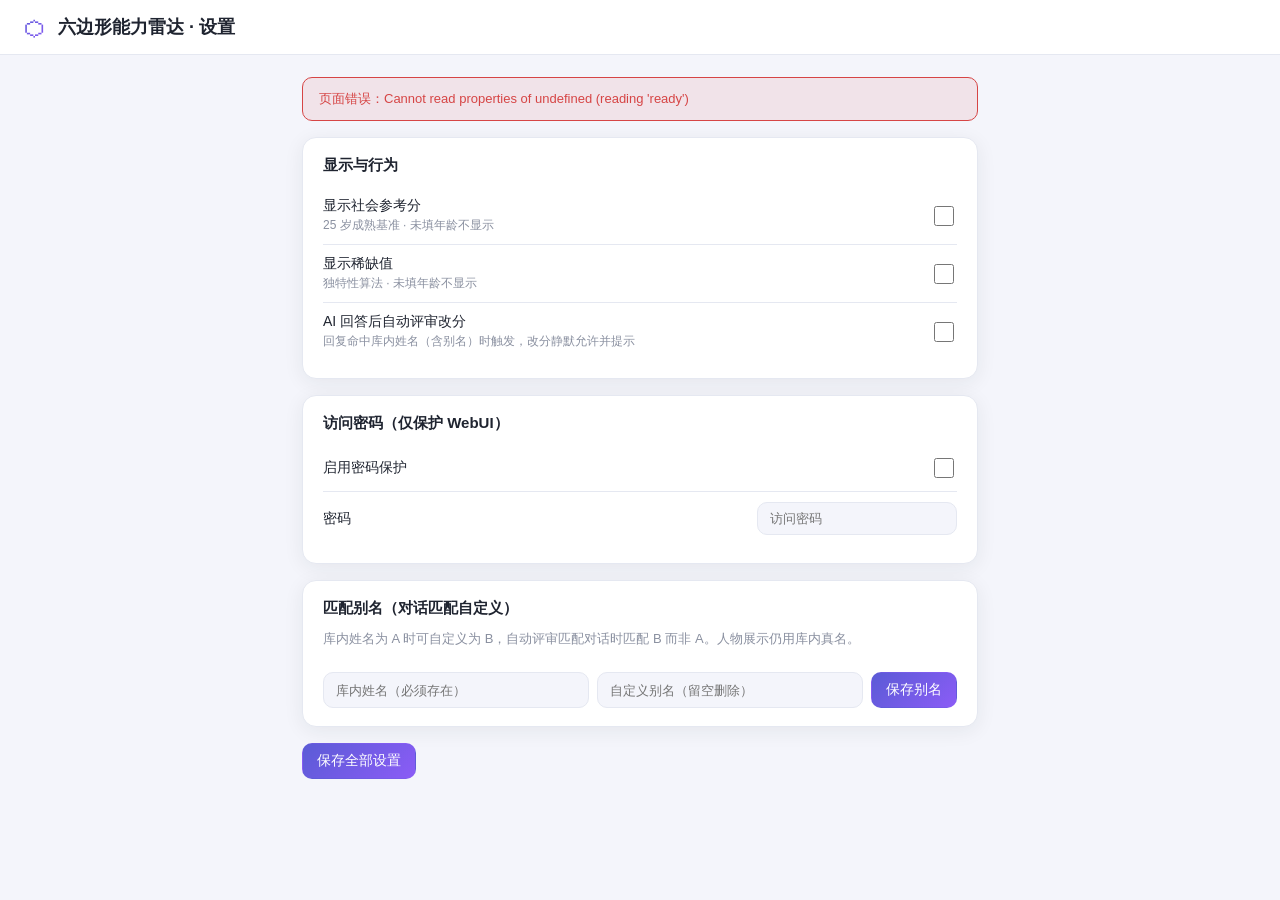
==== pages/settings/index.html @ 308ed69b "feat: v3.0.0 稀缺值算法+LLM自动评审改分+更新记录+设置页与别名匹配" ====
<!doctype html>
<html lang="zh-CN">
  <head>
    <meta charset="utf-8" />
    <meta name="viewport" content="width=device-width, initial-scale=1" />
    <title>六边形能力雷达 · 设置</title>
    <link rel="stylesheet" href="./style.css" />
  </head>
  <body>
    <header class="topbar">
      <div class="brand">
        <span class="brand-logo">⬡</span>
        <h1>六边形能力雷达 · 设置</h1>
      </div>
    </header>

    <main class="content">
      <div id="err-banner" class="err-banner" hidden></div>

      <section class="panel">
        <h2>显示与行为</h2>
        <label class="row">
          <span>显示社会参考分<small>25 岁成熟基准 · 未填年龄不显示</small></span>
          <input id="cfg-social" type="checkbox" />
        </label>
        <label class="row">
          <span>显示稀缺值<small>独特性算法 · 未填年龄不显示</small></span>
          <input id="cfg-scar" type="checkbox" />
        </label>
        <label class="row">
          <span>AI 回答后自动评审改分<small>回复命中库内姓名（含别名）时触发，改分静默允许并提示</small></span>
          <input id="cfg-auto" type="checkbox" />
        </label>
      </section>

      <section class="panel">
        <h2>访问密码（仅保护 WebUI）</h2>
        <label class="row">
          <span>启用密码保护</span>
          <input id="cfg-pwd-on" type="checkbox" />
        </label>
        <label class="row">
          <span>密码</span>
          <input id="cfg-pwd" type="password" placeholder="访问密码" autocomplete="new-password" />
        </label>
      </section>

      <section class="panel">
        <h2>匹配别名（对话匹配自定义）</h2>
        <p class="hint">库内姓名为 A 时可自定义为 B，自动评审匹配对话时匹配 B 而非 A。人物展示仍用库内真名。</p>
        <div id="alias-list" class="alias-list"></div>
        <div class="alias-add">
          <input id="alias-name" type="text" placeholder="库内姓名（必须存在）" />
          <input id="alias-alias" type="text" placeholder="自定义别名（留空删除）" />
          <button id="alias-save" class="btn primary">保存别名</button>
        </div>
      </section>

      <div class="actions">
        <button id="btn-save" class="btn primary">保存全部设置</button>
        <span id="save-hint" class="hint" hidden>已保存</span>
      </div>
    </main>

    <div id="password-modal" class="modal-mask" hidden>
      <div class="modal">
        <h2>🔒 需要访问密码</h2>
        <p class="hint">此页面受密码保护，请输入管理员配置的访问密码。</p>
        <input id="password-input" type="password" placeholder="访问密码" autocomplete="current-password" />
        <p id="password-error" class="error" hidden>密码错误，请重试</p>
        <div class="modal-actions">
          <button id="password-ok" class="btn primary">解锁</button>
        </div>
      </div>
    </div>

    <script type="module" src="./app.js"></script>
  </body>
</html>
---- pages/settings/style.css ----
:root {
  --bg: #f4f5fb;
  --card: #ffffff;
  --text: #1f2430;
  --muted: #8a90a0;
  --accent: #5b5bd6;
  --accent-2: #8b5cf6;
  --accent-soft: rgba(91, 91, 214, 0.1);
  --border: #e5e8f1;
  --danger: #d64545;
  --ok: #2e9e6b;
  --shadow: 0 4px 20px rgba(31, 36, 48, 0.07);
  --radius: 14px;
}

[data-theme="dark"] {
  --bg: #14161c;
  --card: #1e2129;
  --text: #e8eaf0;
  --muted: #9aa0ae;
  --accent: #8b8be8;
  --accent-2: #a78bfa;
  --accent-soft: rgba(139, 139, 232, 0.14);
  --border: #2b303a;
  --danger: #e06c6c;
  --ok: #4cbb8a;
  --shadow: 0 4px 20px rgba(0, 0, 0, 0.35);
}

* {
  box-sizing: border-box;
}

[hidden] {
  display: none !important;
}

body {
  margin: 0;
  background: var(--bg);
  color: var(--text);
  font-family: -apple-system, "Segoe UI", "PingFang SC", "Microsoft YaHei", sans-serif;
  font-size: 14px;
  min-height: 100vh;
}

.topbar {
  padding: 14px 22px;
  background: var(--card);
  border-bottom: 1px solid var(--border);
  position: sticky;
  top: 0;
  z-index: 10;
}

.brand {
  display: flex;
  align-items: center;
  gap: 10px;
}

.brand-logo {
  font-size: 26px;
  line-height: 1;
  background: linear-gradient(135deg, var(--accent), var(--accent-2));
  -webkit-background-clip: text;
  background-clip: text;
  color: transparent;
}

.brand h1 {
  font-size: 18px;
  margin: 0;
}

.content {
  max-width: 720px;
  margin: 0 auto;
  padding: 22px;
  display: flex;
  flex-direction: column;
  gap: 16px;
}

.err-banner {
  background: rgba(214, 69, 69, 0.1);
  border: 1px solid var(--danger);
  color: var(--danger);
  border-radius: 10px;
  padding: 12px 16px;
  font-size: 13px;
  white-space: pre-wrap;
}

.panel {
  background: var(--card);
  border: 1px solid var(--border);
  border-radius: var(--radius);
  box-shadow: var(--shadow);
  padding: 18px 20px;
}

.panel h2 {
  margin: 0 0 12px;
  font-size: 15px;
  font-weight: 650;
}

.row {
  display: flex;
  align-items: center;
  justify-content: space-between;
  gap: 16px;
  padding: 10px 0;
  border-bottom: 1px solid var(--border);
}

.row:last-child {
  border-bottom: none;
}

.row span {
  display: flex;
  flex-direction: column;
  gap: 2px;
}

.row small {
  color: var(--muted);
  font-size: 12px;
}

.row input[type="checkbox"] {
  width: 20px;
  height: 20px;
  accent-color: var(--accent);
  flex-shrink: 0;
}

.row input[type="password"] {
  padding: 8px 12px;
  border: 1px solid var(--border);
  border-radius: 10px;
  background: var(--bg);
  color: var(--text);
  outline: none;
  min-width: 200px;
}

.hint {
  color: var(--muted);
  font-size: 13px;
  margin: 0 0 12px;
}

.alias-list {
  display: flex;
  flex-direction: column;
  gap: 8px;
  margin-bottom: 12px;
}

.alias-row {
  display: flex;
  align-items: center;
  gap: 10px;
  background: var(--bg);
  border: 1px solid var(--border);
  border-radius: 10px;
  padding: 8px 12px;
}

.alias-name {
  font-weight: 650;
}

.alias-arrow {
  color: var(--muted);
}

.alias-alias {
  color: var(--accent);
  flex: 1;
}

.alias-add {
  display: flex;
  gap: 8px;
  flex-wrap: wrap;
}

.alias-add input {
  flex: 1;
  min-width: 140px;
  padding: 8px 12px;
  border: 1px solid var(--border);
  border-radius: 10px;
  background: var(--bg);
  color: var(--text);
  outline: none;
}

.btn {
  padding: 8px 14px;
  border: 1px solid var(--border);
  border-radius: 10px;
  background: var(--card);
  color: var(--text);
  cursor: pointer;
  transition: all 0.15s;
  font-size: 14px;
}

.btn:hover {
  border-color: var(--accent);
  color: var(--accent);
}

.btn.primary {
  background: linear-gradient(135deg, var(--accent), var(--accent-2));
  border-color: transparent;
  color: #fff;
}

.btn.ghost {
  background: transparent;
}

.actions {
  display: flex;
  align-items: center;
  gap: 12px;
}

.actions .hint.error {
  color: var(--danger);
}

.modal-mask {
  position: fixed;
  inset: 0;
  background: rgba(0, 0, 0, 0.5);
  backdrop-filter: blur(3px);
  display: flex;
  align-items: center;
  justify-content: center;
  z-index: 50;
}

.modal {
  background: var(--card);
  border-radius: var(--radius);
  padding: 24px;
  width: min(92vw, 420px);
  box-shadow: 0 12px 32px rgba(0, 0, 0, 0.2);
}

.modal h2 {
  margin: 0 0 10px;
  font-size: 17px;
}

.modal input[type="password"] {
  width: 100%;
  padding: 10px 12px;
  border: 1px solid var(--border);
  border-radius: 10px;
  background: var(--bg);
  color: var(--text);
  outline: none;
  margin-bottom: 10px;
}

.error {
  color: var(--danger);
  margin: 0 0 10px;
  font-size: 13px;
}

.modal-actions {
  display: flex;
  justify-content: flex-end;
}
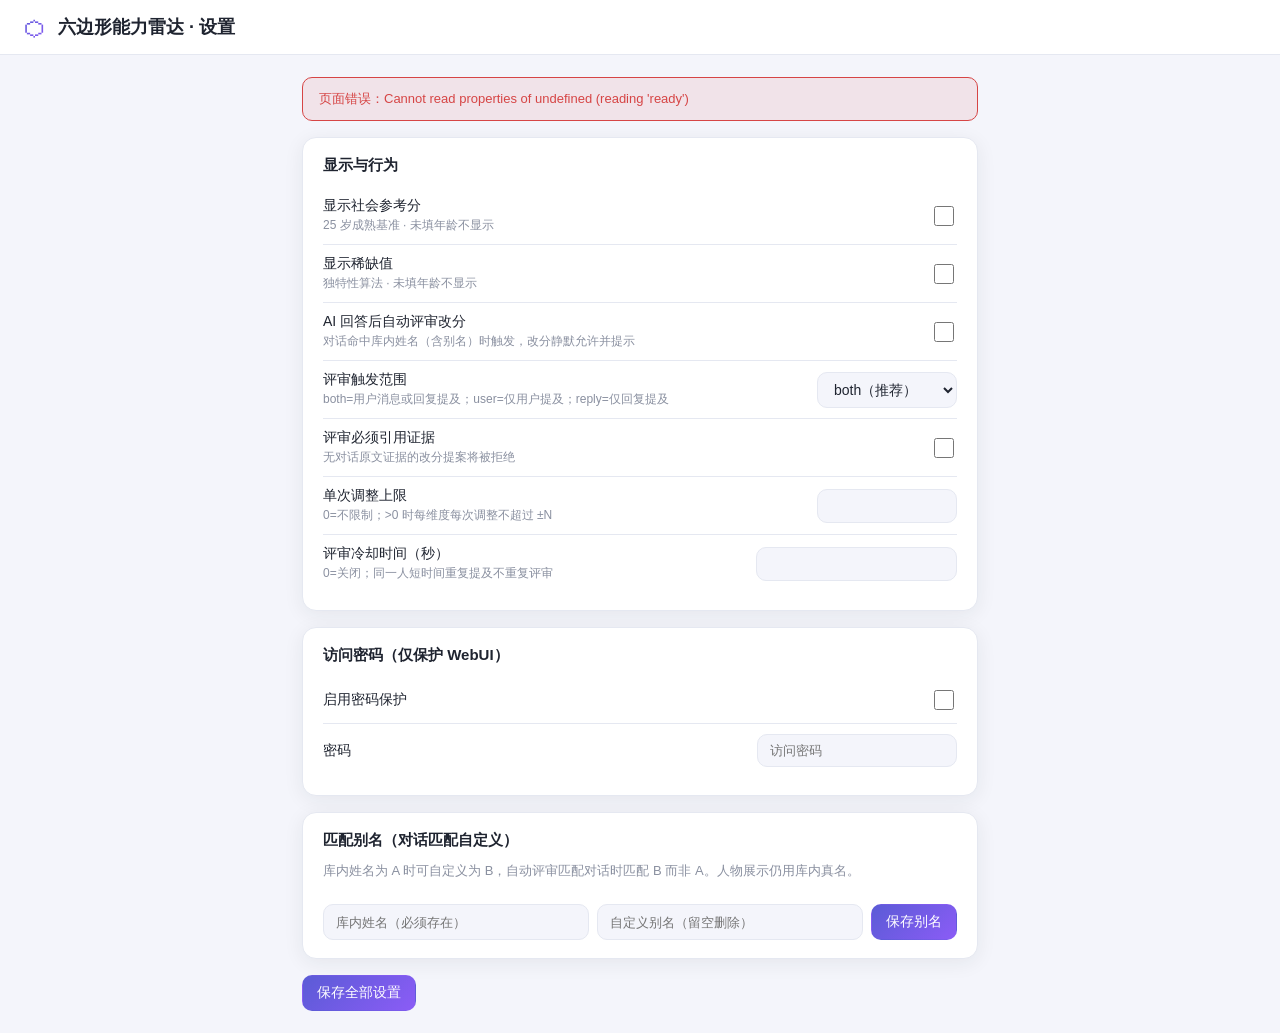
==== commit bc655d3f: "feat: 对话后自动评审升级（上下文+证据+冷却+多人+历史审计），bump v3.2.0" ====
--- a/pages/settings/index.html
+++ b/pages/settings/index.html
@@ -28,8 +28,28 @@
           <input id="cfg-scar" type="checkbox" />
         </label>
         <label class="row">
-          <span>AI 回答后自动评审改分<small>回复命中库内姓名（含别名）时触发，改分静默允许并提示</small></span>
+          <span>AI 回答后自动评审改分<small>对话命中库内姓名（含别名）时触发，改分静默允许并提示</small></span>
           <input id="cfg-auto" type="checkbox" />
+        </label>
+        <label class="row">
+          <span>评审触发范围<small>both=用户消息或回复提及；user=仅用户提及；reply=仅回复提及</small></span>
+          <select id="cfg-auto-trigger">
+            <option value="both">both（推荐）</option>
+            <option value="user">user</option>
+            <option value="reply">reply</option>
+          </select>
+        </label>
+        <label class="row">
+          <span>评审必须引用证据<small>无对话原文证据的改分提案将被拒绝</small></span>
+          <input id="cfg-auto-evidence" type="checkbox" />
+        </label>
+        <label class="row">
+          <span>单次调整上限<small>0=不限制；&gt;0 时每维度每次调整不超过 ±N</small></span>
+          <input id="cfg-auto-delta" type="number" min="0" max="100" step="1" />
+        </label>
+        <label class="row">
+          <span>评审冷却时间（秒）<small>0=关闭；同一人短时间重复提及不重复评审</small></span>
+          <input id="cfg-auto-cooldown" type="number" min="0" step="1" />
         </label>
       </section>
 
--- a/pages/settings/style.css
+++ b/pages/settings/style.css
@@ -147,6 +147,22 @@
   min-width: 200px;
 }
 
+.row select,
+.row input[type="number"] {
+  padding: 8px 12px;
+  border: 1px solid var(--border);
+  border-radius: 10px;
+  background: var(--bg);
+  color: var(--text);
+  outline: none;
+  min-width: 140px;
+  font-size: 14px;
+}
+
+.row select {
+  cursor: pointer;
+}
+
 .hint {
   color: var(--muted);
   font-size: 13px;
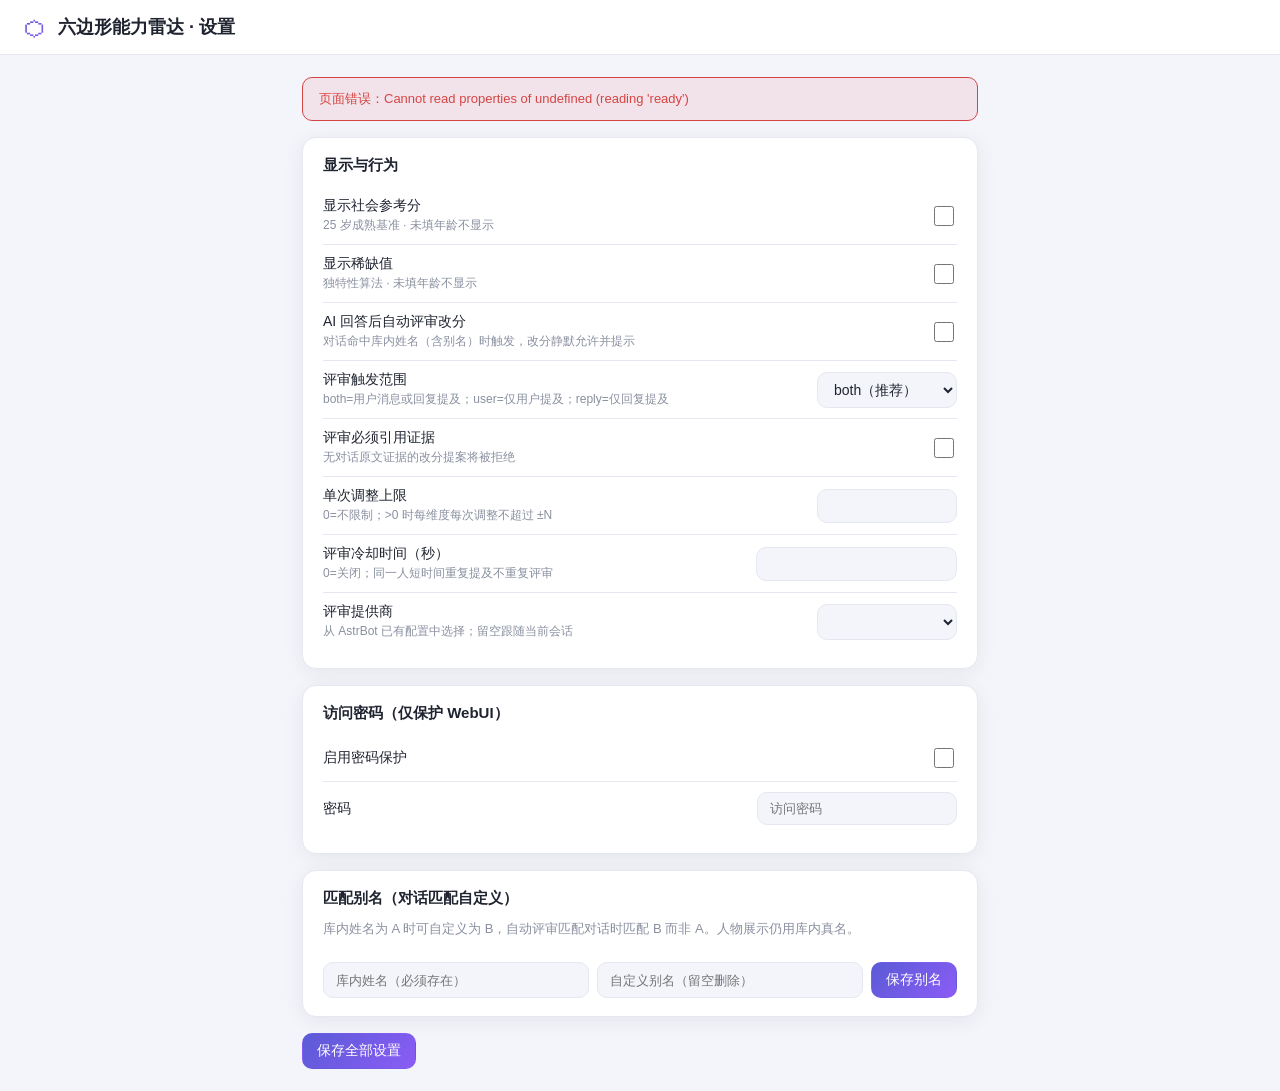
==== commit 48826d01: "feat: 评审提供商可自定义（auto_review_provider，从 AstrBot 已有配置选择，留空跟随会话），bump v3.3.0" ====
--- a/pages/settings/index.html
+++ b/pages/settings/index.html
@@ -51,6 +51,10 @@
           <span>评审冷却时间（秒）<small>0=关闭；同一人短时间重复提及不重复评审</small></span>
           <input id="cfg-auto-cooldown" type="number" min="0" step="1" />
         </label>
+        <label class="row">
+          <span>评审提供商<small>从 AstrBot 已有配置中选择；留空跟随当前会话</small></span>
+          <select id="cfg-auto-provider"></select>
+        </label>
       </section>
 
       <section class="panel">
